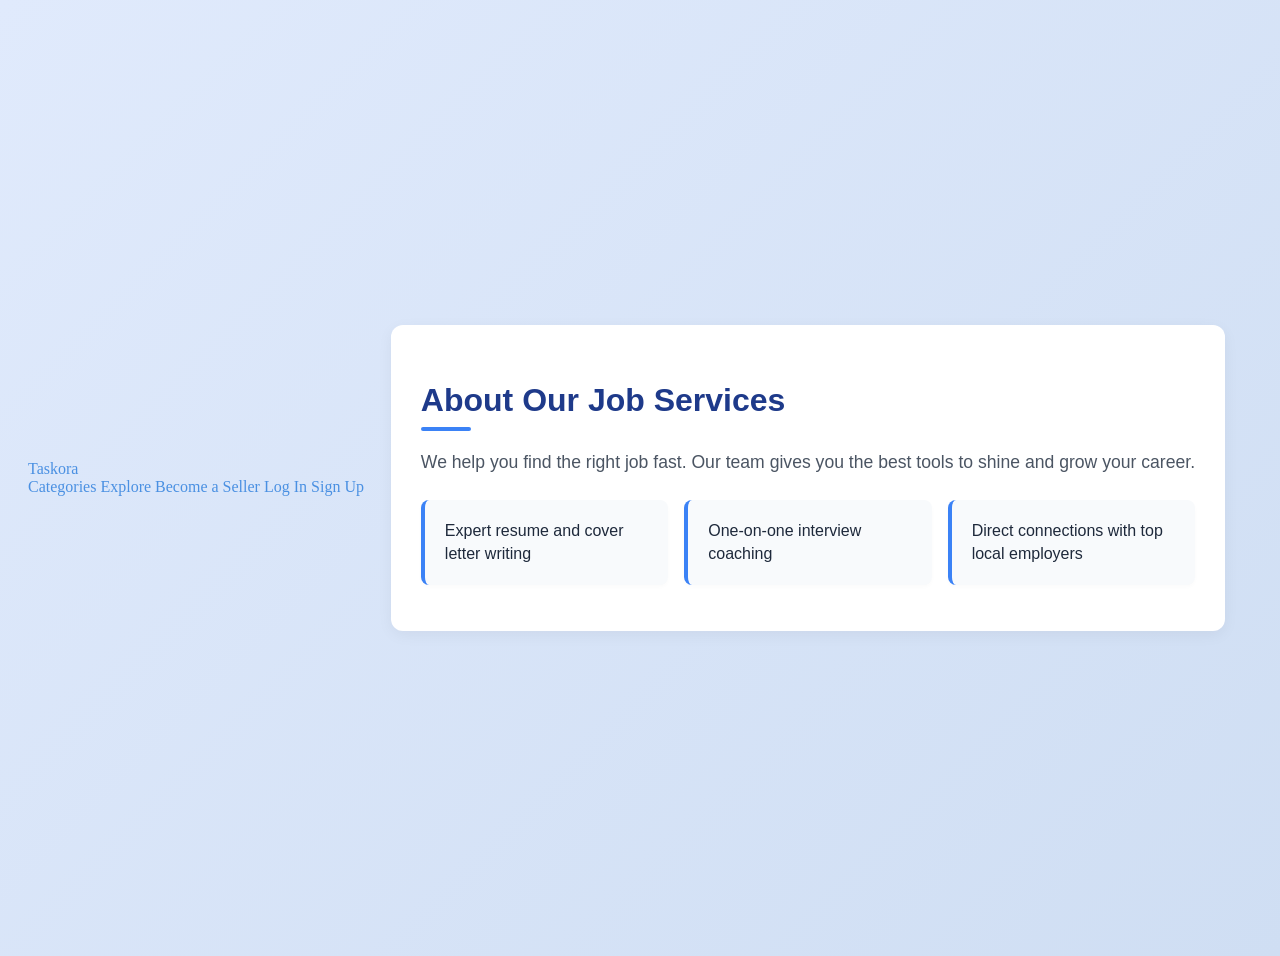
==== HTML/about.html @ e1f82e56 "summary" ====
<!DOCTYPE html>
<html lang="en">
<head>
  <meta charset="UTF-8">
  <meta name="viewport" content="width=device-width, initial-scale=1.0">
  <title>Document</title>
  <link rel="stylesheet" href="../CSS/style.css">
</head>
<body>
  <!-- NAVBAR -->
      <nav class="navbar">

    <a href="#" class="logo">
      Task<span>ora</span>
    </a>

    <div class="nav-links">
      <a href="#categories">Categories</a>
      <a href="#services">Explore</a>
      <a href="#seller">Become a Seller</a>
      <a href="#">Log In</a>
      <a href="#" class="signup-btn">Sign Up</a>
    </div>

  </nav>
  <section id="about">
  <h2>About Our Job Services</h2>
  <p>We help you find the right job fast. Our team gives you the best tools to shine and grow your career.</p>
  <ul>
    <li>Expert resume and cover letter writing</li>
    <li>One-on-one interview coaching</li>
    <li>Direct connections with top local employers</li>
  </ul>
</section>

<img src="https://media.licdn.com/dms/image/v2/D4D12AQFbHho8Nzza7w/article-cover_image-shrink_600_2000/B4DZzd1fFgH4AU-/0/1773248313271?e=2147483647&v=beta&t=wKJwrxHCKfifNh81PWBFBe3L_nxJtw4_jNWSvSO1nkY" alt="">
</body>
</html>
---- CSS/style.css ----
/* Center the container vertically and horizontally on the viewport */
body {
    background: linear-gradient(135deg, #e0eafc, #cfdef3);
    min-height: 100vh;
    display: flex;
    justify-content: center;
    align-items: center;
    padding: 20px;
}

/* Style the login container card */
.login-container {
    background-color: #ffffff;
    padding: 40px;
    border-radius: 12px;
    box-shadow: 0 8px 24px rgba(3, 7, 237, 0.1);
    width: 100%;
    max-width: 400px;
}

/* Header style */
.login-container h2 {
    margin-bottom: 24px;
    color: #0a93e8fe;
    font-size: 28px;
    text-align: center;
}

/* Individual layout rows for the inputs */
.input-group {
    margin-bottom: 8px;
    display: flex;
    flex-direction: column;
}

/* Form element labels */
.input-group label {
    margin-bottom: 8px;
    color: #fffbfb;
    font-size: 14px;
    font-weight: 600;
}

/* Styled text and password input fields */
.input-group input {
    padding: 12px 16px;
    border: 1px solid #cccccc;
    border-radius: 8px;
    font-size: 16px;
    outline: none;
    transition: all 0.3s ease;
}

/* Interactive focus highlight for inputs */
.input-group input:focus {
    border-color: #4a90e2;
    box-shadow: 0 0 0 3px rgba(74, 144, 226, 0.2);
}

/* Row alignment for checkbox and forgot password link */
.form-options {
    display: flex;
    justify-content: space-between;
    align-items: center;
    margin-bottom: 24px;
    font-size: 14px;
}

/* Remember me wrapping label */
.remember-me {
    display: flex;
    align-items: center;
    gap: 8px;
    color: #555555;
    cursor: pointer;
}

/* Standard styling for anchor tags/links */
a {
    color: #4a90e2;
    text-decoration: none;
    transition: color 0.2s ease;
}

a:hover {
    color: #357abd;
    text-decoration: underline;
}

/* High-contrast submit button layout */
.login-btn {
    width: 100%;
    padding: 12px;
    background-color: #4a90e2;
    color: #ffffff;
    border: none;
    border-radius: 8px;
    font-size: 16px;
    font-weight: 600;
    cursor: pointer;
    transition: background-color 0.2s ease, transform 0.1s ease;
    margin-bottom: 20px;
}

.login-btn:hover {
    background-color: #357abd;
}

.login-btn:active {
    transform: scale(0.98);
}

/* Bottom footer signup link text placement */
.signup-text {
    text-align: center;
    font-size: 14px;
    color: #666666;
}

/* about section starts here.*/
#about {
  max-width: 800px;
  margin: 40px auto;
  padding: 30px;
  font-family: 'Segoe UI', Tahoma, Geneva, Verdana, sans-serif;
  background-color: #ffffff;
  border-radius: 12px;
  box-shadow: 0 4px 15px rgba(0, 0, 0, 0.05);
}

/* Heading styling */
#about h2 {
  color: #1e3a8a; /* Deep professional blue */
  font-size: 2rem;
  margin-bottom: 12px;
  position: relative;
}

/* Accent line under heading */
#about h2::after {
  content: '';
  display: block;
  width: 50px;
  height: 4px;
  background-color: #3b82f6; /* Vibrant blue accent */
  margin-top: 8px;
  border-radius: 2px;
}

/* Paragraph styling */
#about p {
  color: #4b5563; /* Soft dark gray for readability */
  font-size: 1.1rem;
  line-height: 1.6;
  margin-bottom: 24px;
}

/* List container setup */
#about ul {
  list-style: none;
  padding: 0;
  display: grid;
  grid-template-columns: repeat(auto-fit, minmax(220px, 1fr));
  gap: 16px;
}

/* List items styled as cards */
#about li {
  background-color: #f8fafc; /* Light gray background */
  color: #1e293b;
  padding: 20px;
  border-radius: 8px;
  border-left: 4px solid #3b82f6; /* Accent border */
  font-weight: 500;
  font-size: 1rem;
  line-height: 1.4;
  box-shadow: 0 2px 4px rgba(0, 0, 0, 0.02);
  transition: transform 0.2s ease;
}

/* Subtle hover effect for interactivity */
#about li:hover {
  transform: translateY(-3px);
  background-color: #f1f5f9;
}
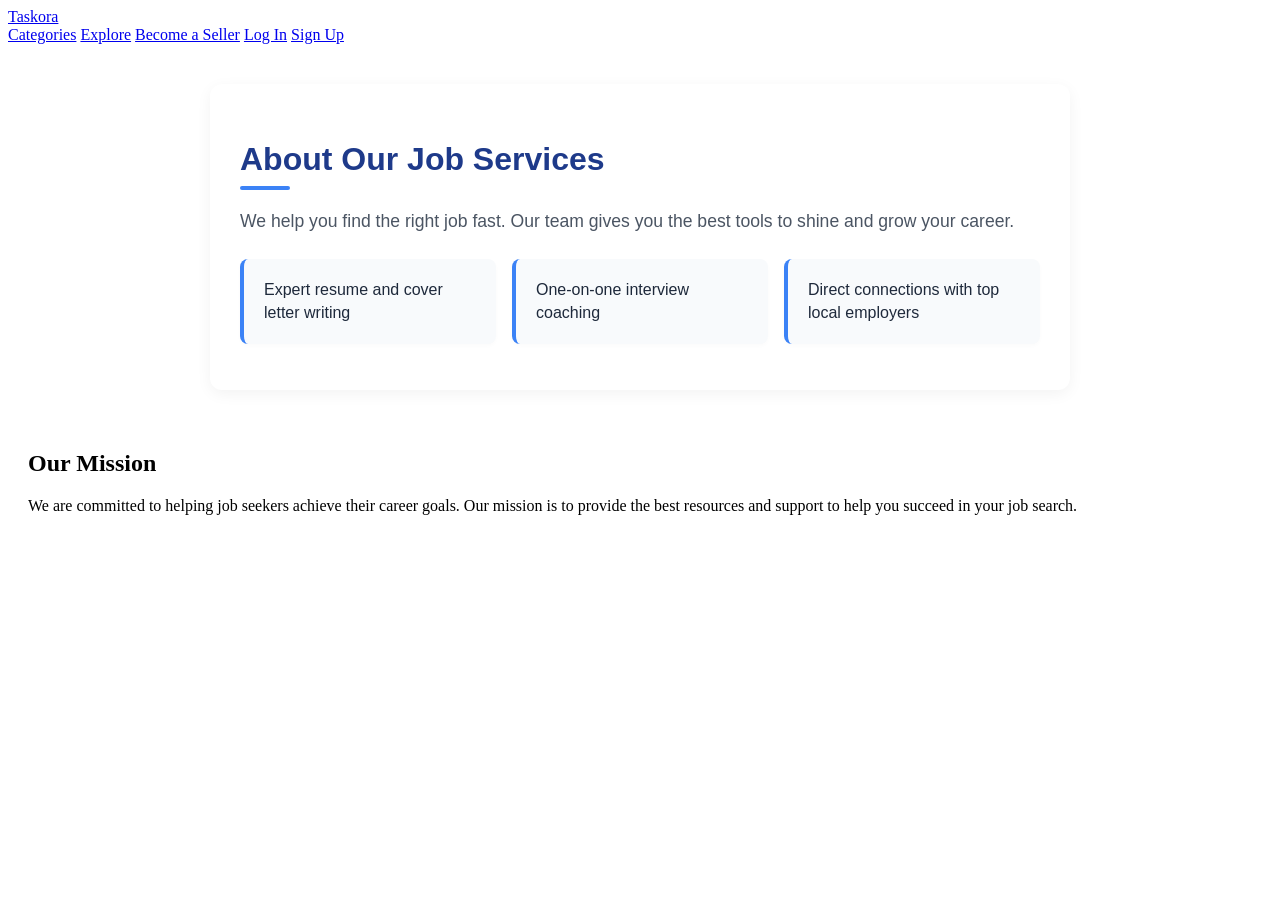
==== commit 5b6259de: "update" ====
--- a/HTML/about.html
+++ b/HTML/about.html
@@ -4,7 +4,7 @@
   <meta charset="UTF-8">
   <meta name="viewport" content="width=device-width, initial-scale=1.0">
   <title>Document</title>
-  <link rel="stylesheet" href="../CSS/style.css">
+  <link rel="stylesheet" href="../CSS/about.css">
 </head>
 <body>
   <!-- NAVBAR -->
@@ -33,6 +33,18 @@
   </ul>
 </section>
 
-<img src="https://media.licdn.com/dms/image/v2/D4D12AQFbHho8Nzza7w/article-cover_image-shrink_600_2000/B4DZzd1fFgH4AU-/0/1773248313271?e=2147483647&v=beta&t=wKJwrxHCKfifNh81PWBFBe3L_nxJtw4_jNWSvSO1nkY" alt="">
+
+<div class="container">
+    <img src="https://media.licdn.com/dms/image/v2/D4D12AQFbHho8Nzza7w/article-cover_image-shrink_600_2000/B4DZzd1fFgH4AU-/0/1773248313271?e=2147483647&v=beta&t=wKJwrxHCKfifNh81PWBFBe3L_nxJtw4_jNWSvSO1nkY" alt="">
+  
+    <div class="content">
+  <h2>Our Mission</h2>
+  <p>
+    We are committed to helping job seekers achieve their career goals. 
+    Our mission is to provide the best resources and support to help you succeed in your job search.
+  </p> 
+    </div>
+</div>
+
 </body>
 </html>
--- a/CSS/about.css
+++ b/CSS/about.css
@@ -0,0 +1,76 @@
+/* about section starts here.*/
+#about {
+  max-width: 800px;
+  margin: 40px auto;
+  padding: 30px;
+  font-family: 'Segoe UI', Tahoma, Geneva, Verdana, sans-serif;
+  background-color: #ffffff;
+  border-radius: 12px;
+  box-shadow: 0 4px 15px rgba(0, 0, 0, 0.05);
+}
+
+/* Heading styling */
+#about h2 {
+  color: #1e3a8a; /* Deep professional blue */
+  font-size: 2rem;
+  margin-bottom: 12px;
+  position: relative;
+}
+
+/* Accent line under heading */
+#about h2::after {
+  content: '';
+  display: block;
+  width: 50px;
+  height: 4px;
+  background-color: #3b82f6; /* Vibrant blue accent */
+  margin-top: 8px;
+  border-radius: 2px;
+}
+
+/* Paragraph styling */
+#about p {
+  color: #4b5563; /* Soft dark gray for readability */
+  font-size: 1.1rem;
+  line-height: 1.6;
+  margin-bottom: 24px;
+}
+
+/* List container setup */
+#about ul {
+  list-style: none;
+  padding: 0;
+  display: grid;
+  grid-template-columns: repeat(auto-fit, minmax(220px, 1fr));
+  gap: 16px;
+}
+
+/* List items styled as cards */
+#about li {
+  background-color: #f8fafc; /* Light gray background */
+  color: #1e293b;
+  padding: 20px;
+  border-radius: 8px;
+  border-left: 4px solid #3b82f6; /* Accent border */
+  font-weight: 500;
+  font-size: 1rem;
+  line-height: 1.4;
+  box-shadow: 0 2px 4px rgba(0, 0, 0, 0.02);
+  transition: transform 0.2s ease;
+}
+
+/* Subtle hover effect for interactivity */
+#about li:hover {
+  transform: translateY(-3px);
+  background-color: #f1f5f9;
+}
+
+.container{
+    display: flex;
+    align-items: center;
+    gap: 20px;
+}
+.content{
+    max-width: 100%;
+    height: auto;
+}
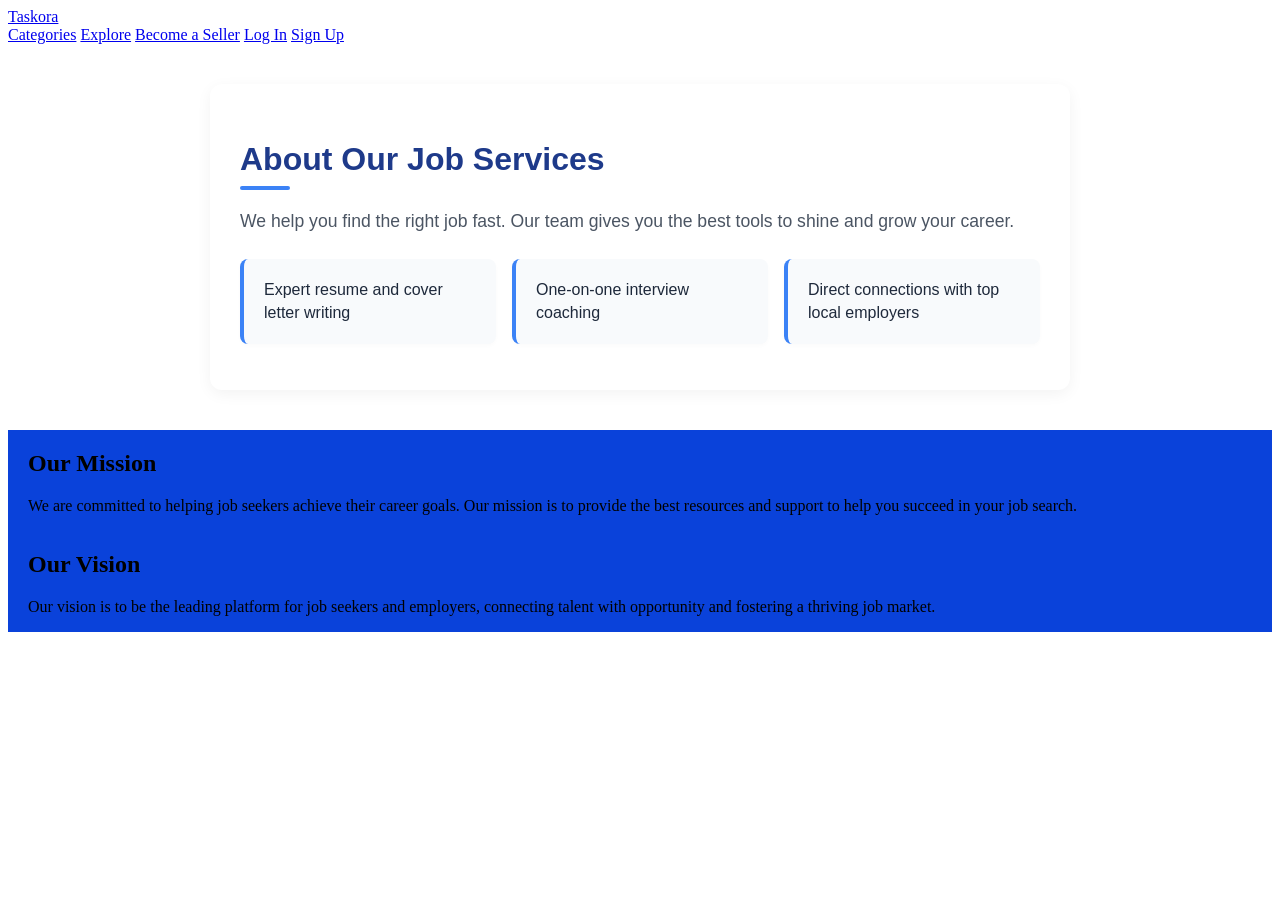
==== commit afd81cb4: "update" ====
--- a/HTML/about.html
+++ b/HTML/about.html
@@ -34,8 +34,9 @@
 </section>
 
 
-<div class="container">
-    <img src="https://media.licdn.com/dms/image/v2/D4D12AQFbHho8Nzza7w/article-cover_image-shrink_600_2000/B4DZzd1fFgH4AU-/0/1773248313271?e=2147483647&v=beta&t=wKJwrxHCKfifNh81PWBFBe3L_nxJtw4_jNWSvSO1nkY" alt="">
+<div class="mission">
+  <div class="container">
+    <img src="https://encrypted-tbn0.gstatic.com/images?q=tbn:ANd9GcQCL-Z5QK4N4rELwhDIyU3u4uNtwqBgwxRATAL5EBb3aw&s=10" alt="">
   
     <div class="content">
   <h2>Our Mission</h2>
@@ -45,6 +46,16 @@
   </p> 
     </div>
 </div>
-
+<div class="container">
+  <img src="https://encrypted-tbn0.gstatic.com/images?q=tbn:ANd9GcRqksMFd6_wreGY_6BRHHenIex_puBLPue4mq0qZR6WLQ&s=10" alt="">
+    <div class="content">
+  <h2>Our Vision</h2>
+  <p>
+    Our vision is to be the leading platform for job seekers and employers, 
+    connecting talent with opportunity and fostering a thriving job market.
+  </p> 
+    </div>
+  </div>
+</div>
 </body>
 </html>
--- a/CSS/about.css
+++ b/CSS/about.css
@@ -65,6 +65,13 @@
   background-color: #f1f5f9;
 }
 
+.mission{
+    background-color: #0a42da;
+    gap: 20px;
+    justify-content: center;
+    align-items: center;
+}
+
 .container{
     display: flex;
     align-items: center;
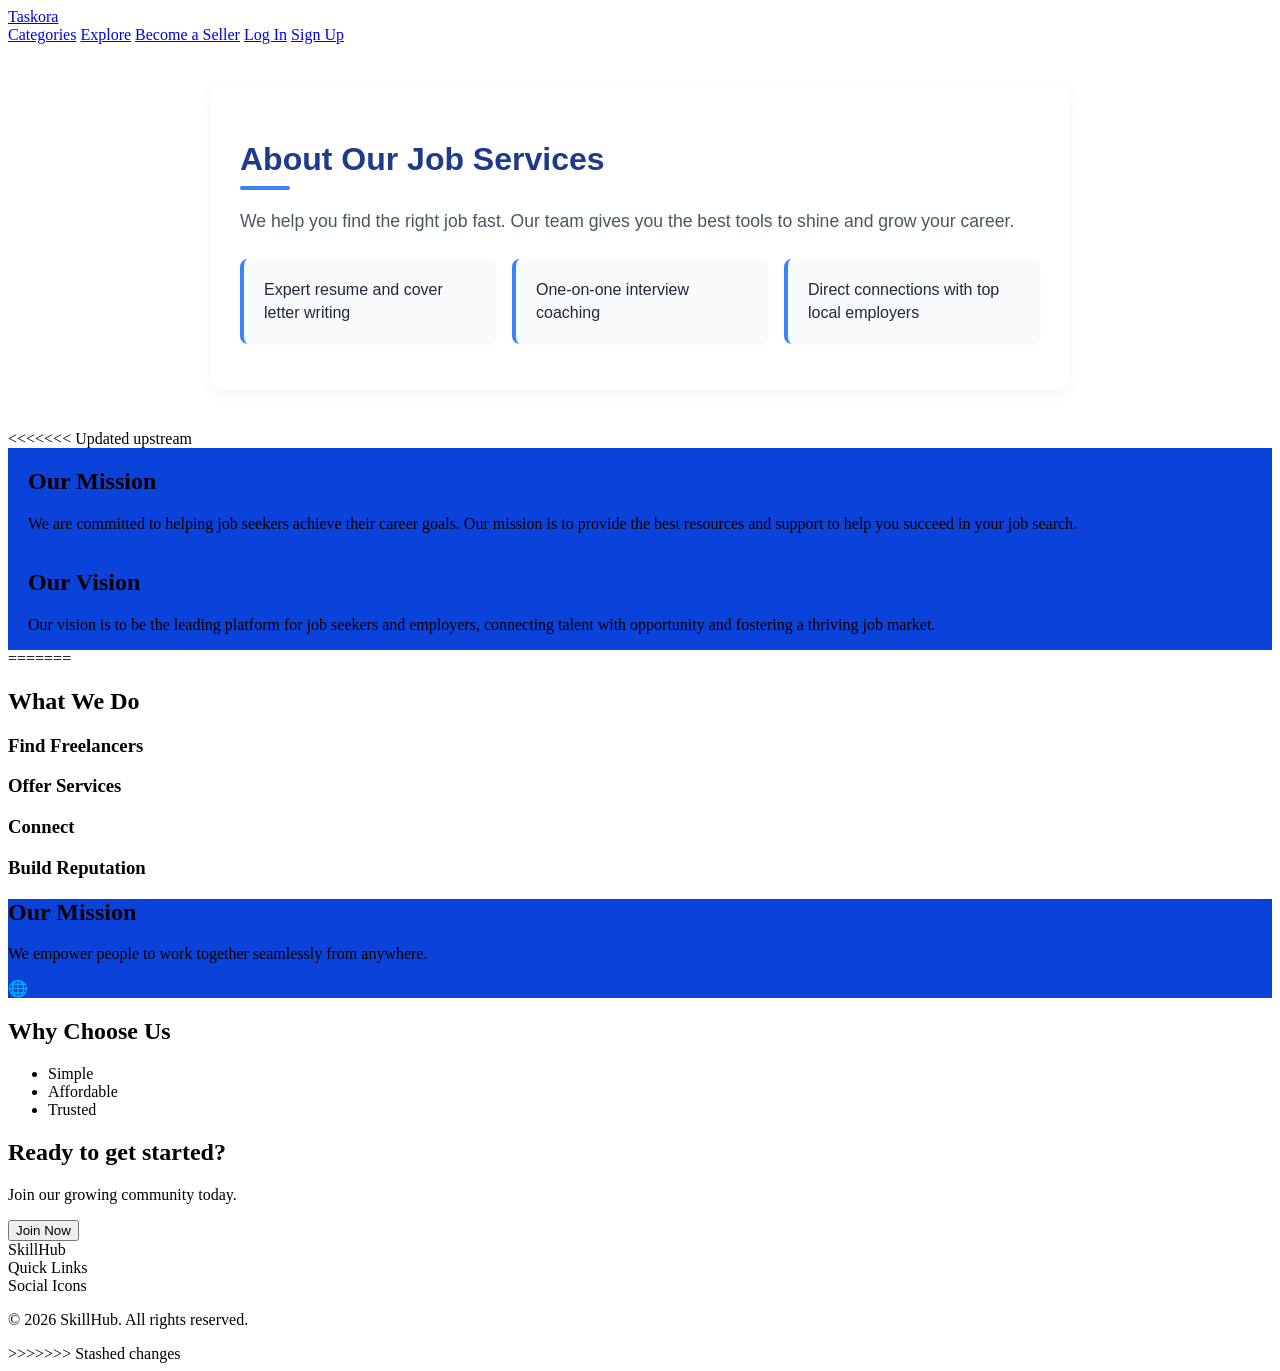
==== commit 47558a87: "Update about.html" ====
--- a/HTML/about.html
+++ b/HTML/about.html
@@ -33,6 +33,7 @@
   </ul>
 </section>
 
+<<<<<<< Updated upstream
 
 <div class="mission">
   <div class="container">
@@ -57,5 +58,51 @@
     </div>
   </div>
 </div>
+=======
+<img src="https://media.licdn.com/dms/image/v2/D4D12AQFbHho8Nzza7w/article-cover_image-shrink_600_2000/B4DZzd1fFgH4AU-/0/1773248313271?e=2147483647&v=beta&t=wKJwrxHCKfifNh81PWBFBe3L_nxJtw4_jNWSvSO1nkY" alt="">
+
+<section class="what-we-do">
+        <h2>What We Do</h2>
+        <div class="cards-container">
+            <div class="card"><h3>Find Freelancers</h3></div>
+            <div class="card"><h3>Offer Services</h3></div>
+            <div class="card"><h3>Connect</h3></div>
+            <div class="card"><h3>Build Reputation</h3></div>
+        </div>
+    </section>
+
+    
+    <section class="mission">
+        <h2>Our Mission</h2>
+        <p>We empower people to work together seamlessly from anywhere.</p>
+        <div class="icon">🌐</div>
+    </section>
+
+   
+    <section class="why-choose">
+        <h2>Why Choose Us</h2>
+        <ul>
+            <li>Simple</li>
+            <li>Affordable</li>
+            <li>Trusted</li>
+        </ul>
+    </section>
+
+    
+    <section class="cta">
+        <h2>Ready to get started?</h2>
+        <p>Join our growing community today.</p>
+        <button class="btn">Join Now</button>
+    </section>
+
+    
+    <footer>
+        <div class="logo">SkillHub</div>
+        <div class="quick-links">Quick Links</div>
+        <div class="social-icons">Social Icons</div>
+        <p>&copy; 2026 SkillHub. All rights reserved.</p>
+    </footer>
+
+>>>>>>> Stashed changes
 </body>
 </html>
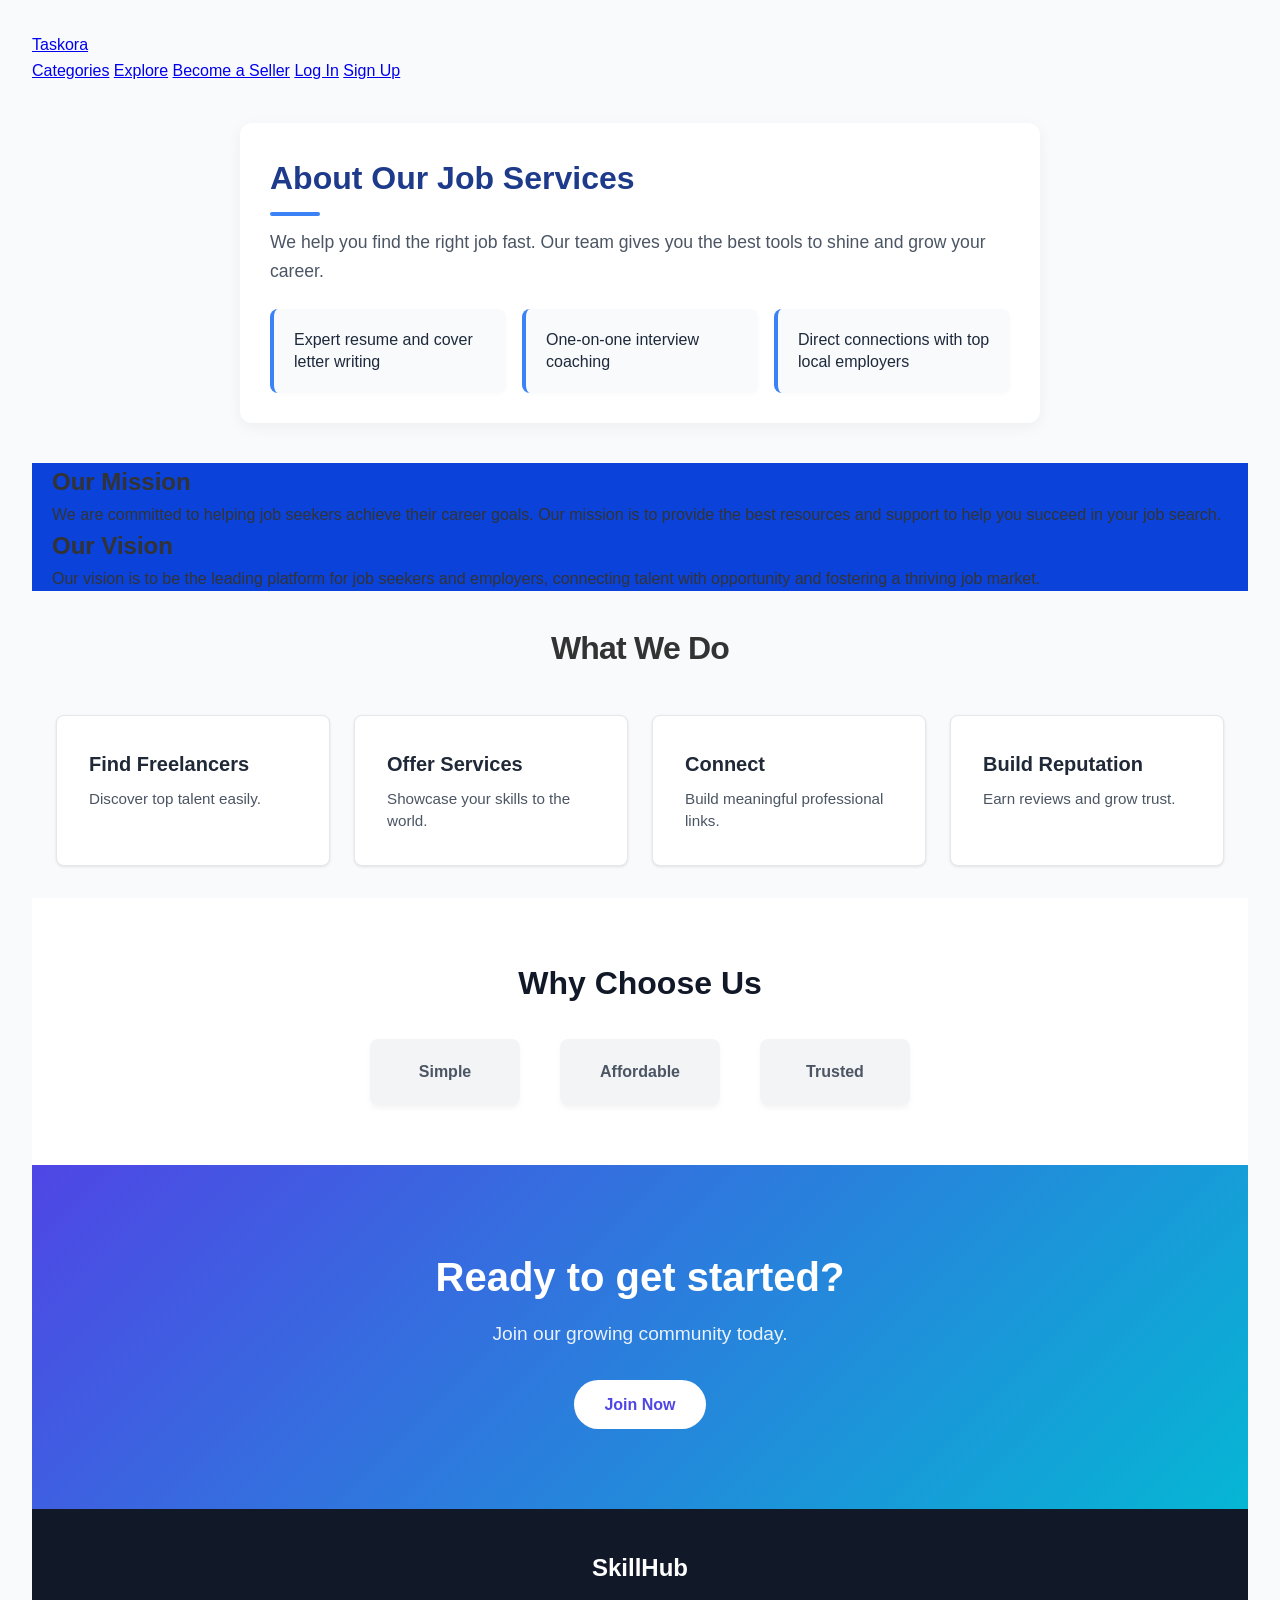
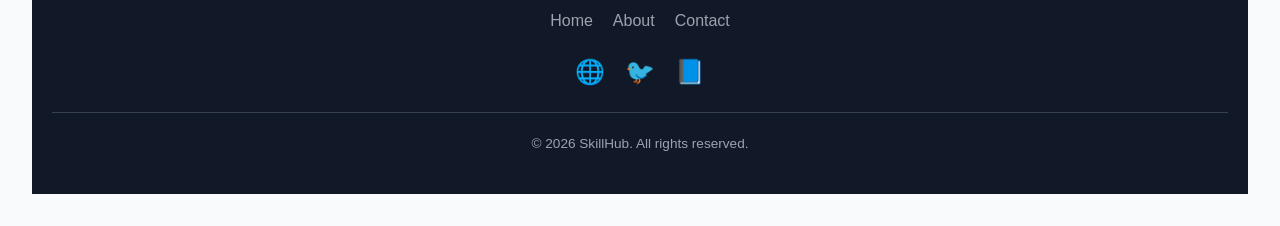
==== commit 53ca691b: "update" ====
--- a/HTML/about.html
+++ b/HTML/about.html
@@ -33,7 +33,6 @@
   </ul>
 </section>
 
-<<<<<<< Updated upstream
 
 <div class="mission">
   <div class="container">
@@ -58,51 +57,48 @@
     </div>
   </div>
 </div>
-=======
-<img src="https://media.licdn.com/dms/image/v2/D4D12AQFbHho8Nzza7w/article-cover_image-shrink_600_2000/B4DZzd1fFgH4AU-/0/1773248313271?e=2147483647&v=beta&t=wKJwrxHCKfifNh81PWBFBe3L_nxJtw4_jNWSvSO1nkY" alt="">
 
 <section class="what-we-do">
         <h2>What We Do</h2>
-        <div class="cards-container">
-            <div class="card"><h3>Find Freelancers</h3></div>
-            <div class="card"><h3>Offer Services</h3></div>
-            <div class="card"><h3>Connect</h3></div>
-            <div class="card"><h3>Build Reputation</h3></div>
+        <div class="cards-grid">
+            <div class="card"><h3>Find Freelancers</h3><p>Discover top talent easily.</p></div>
+            <div class="card"><h3>Offer Services</h3><p>Showcase your skills to the world.</p></div>
+            <div class="card"><h3>Connect</h3><p>Build meaningful professional links.</p></div>
+            <div class="card"><h3>Build Reputation</h3><p>Earn reviews and grow trust.</p></div>
         </div>
     </section>
 
-    
-    <section class="mission">
-        <h2>Our Mission</h2>
-        <p>We empower people to work together seamlessly from anywhere.</p>
-        <div class="icon">🌐</div>
-    </section>
-
-   
     <section class="why-choose">
         <h2>Why Choose Us</h2>
-        <ul>
+        <ul class="features">
             <li>Simple</li>
             <li>Affordable</li>
             <li>Trusted</li>
         </ul>
     </section>
 
-    
-    <section class="cta">
+    <!-- Call to Action -->
+    <section class="cta" id="get-started">
         <h2>Ready to get started?</h2>
         <p>Join our growing community today.</p>
-        <button class="btn">Join Now</button>
+        <a href="#join" class="btn">Join Now</a>
     </section>
 
-    
+    <!-- Footer -->
     <footer>
-        <div class="logo">SkillHub</div>
-        <div class="quick-links">Quick Links</div>
-        <div class="social-icons">Social Icons</div>
-        <p>&copy; 2026 SkillHub. All rights reserved.</p>
+        <div class="footer-logo">SkillHub</div>
+        <ul class="quick-links">
+            <li><a href="#">Home</a></li>
+            <li><a href="#">About</a></li>
+            <li><a href="#">Contact</a></li>
+        </ul>
+        <div class="social-icons">
+            <a href="#">🌐</a>
+            <a href="#">🐦</a>
+            <a href="#">📘</a>
+        </div>
+        <p class="copyright">&copy; 2026 SkillHub. All rights reserved.</p>
     </footer>
 
->>>>>>> Stashed changes
 </body>
 </html>
--- a/CSS/about.css
+++ b/CSS/about.css
@@ -80,4 +80,192 @@
 .content{
     max-width: 100%;
     height: auto;
+}body {
+  font-family: -apple-system, BlinkMacSystemFont, "Segoe UI", Roboto, Helvetica, Arial, sans-serif;
+  background-color: #f9fafb;
+  color: #111827;
+  margin: 0;
+  padding: 2rem;
+}
+
+/* Section container */
+.what-we-do {
+  max-width: 1200px;
+  margin: 0 auto;
+  padding: 2rem 1rem;
+}
+
+.what-we-do h2 {
+  font-size: 2rem;
+  text-transform: capitalize;
+  text-align: center;
+  margin-bottom: 2.5rem;
+  letter-spacing: -0.025em;
+}
+
+/* Responsive grid layout */
+.cards-grid {
+  display: grid;
+  grid-template-columns: repeat(auto-fit, minmax(250px, 1fr));
+  gap: 1.5rem;
+}
+
+/* Card styles */
+.card {
+  background-color: #ffffff;
+  padding: 2rem;
+  border-radius: 8px;
+  box-shadow: 0 1px 3px rgba(0, 0, 0, 0.1);
+  border: 1px solid #e5e7eb;
+  transition: transform 0.2s ease, box-shadow 0.2s ease;
+}
+
+/* Subtle hover effect */
+.card:hover {
+  transform: translateY(-2px);
+  box-shadow: 0 4px 6px -1px rgba(0, 0, 0, 0.1), 0 2px 4px -1px rgba(0, 0, 0, 0.06);
+}
+
+.card h3 {
+  font-size: 1.25rem;
+  text-transform: capitalize;
+  margin-top: 0;
+  margin-bottom: 0.5rem;
+  color: #1f2937;
+}
+
+.card p {
+  font-size: 0.95rem;
+  color: #4b5563;
+  margin: 0;
+  line-height: 1.5;
+}
+
+* {
+    margin: 0;
+    padding: 0;
+    box-sizing: border-box;
+    font-family: 'Segoe UI', Tahoma, Geneva, Verdana, sans-serif;
+}
+
+body {
+    background-color: #f9fafb;
+    color: #333;
+    line-height: 1.6;
+}
+
+/* Why Choose Us Section */
+.why-choose {
+    padding: 60px 20px;
+    text-align: center;
+    background-color: #ffffff;
+}
+
+.why-choose h2 {
+    font-size: 2rem;
+    color: #111827;
+    margin-bottom: 30px;
+}
+
+.features {
+    display: flex;
+    justify-content: center;
+    gap: 40px;
+    list-style: none;
+    flex-wrap: wrap;
+}
+
+.features li {
+    background-color: #f3f4f6;
+    padding: 20px 40px;
+    border-radius: 8px;
+    font-weight: 600;
+    color: #4b5563;
+    min-width: 150px;
+    box-shadow: 0 4px 6px -1px rgba(0, 0, 0, 0.05);
+}
+
+/* Call to Action (CTA) Section */
+.cta {
+    padding: 80px 20px;
+    text-align: center;
+    background: linear-gradient(135deg, #4f46e5, #06b6d4);
+    color: #ffffff;
+}
+
+.cta h2 {
+    font-size: 2.5rem;
+    margin-bottom: 10px;
+}
+
+.cta p {
+    font-size: 1.2rem;
+    margin-bottom: 30px;
+    opacity: 0.9;
+}
+
+.btn {
+    display: inline-block;
+    background-color: #ffffff;
+    color: #4f46e5;
+    text-decoration: none;
+    padding: 12px 30px;
+    font-weight: bold;
+    border-radius: 25px;
+    transition: transform 0.2s, box-shadow 0.2s;
+}
+
+.btn:hover {
+    transform: translateY(-2px);
+    box-shadow: 0 10px 15px -3px rgba(0, 0, 0, 0.2);
+}
+
+/* Footer Section */
+footer {
+    background-color: #111827;
+    color: #9ca3af;
+    padding: 40px 20px;
+    text-align: center;
+}
+
+.footer-logo {
+    font-size: 1.5rem;
+    font-weight: bold;
+    color: #ffffff;
+    margin-bottom: 20px;
+}
+
+.quick-links, .social-icons {
+    display: flex;
+    justify-content: center;
+    gap: 20px;
+    list-style: none;
+    margin-bottom: 20px;
+}
+
+.quick-links a {
+    color: #9ca3af;
+    text-decoration: none;
+    transition: color 0.2s;
+}
+
+.quick-links a:hover {
+    color: #ffffff;
+}
+
+.social-icons a {
+    text-decoration: none;
+    font-size: 1.5rem;
+    transition: transform 0.2s;
+}
+
+.social-icons a:hover {
+    transform: scale(1.2);
+}
+
+.copyright {
+    font-size: 0.85rem;
+    border-top: 1px solid #374151;
+    padding-top: 20px;
+    margin-top: 20px;
 }
